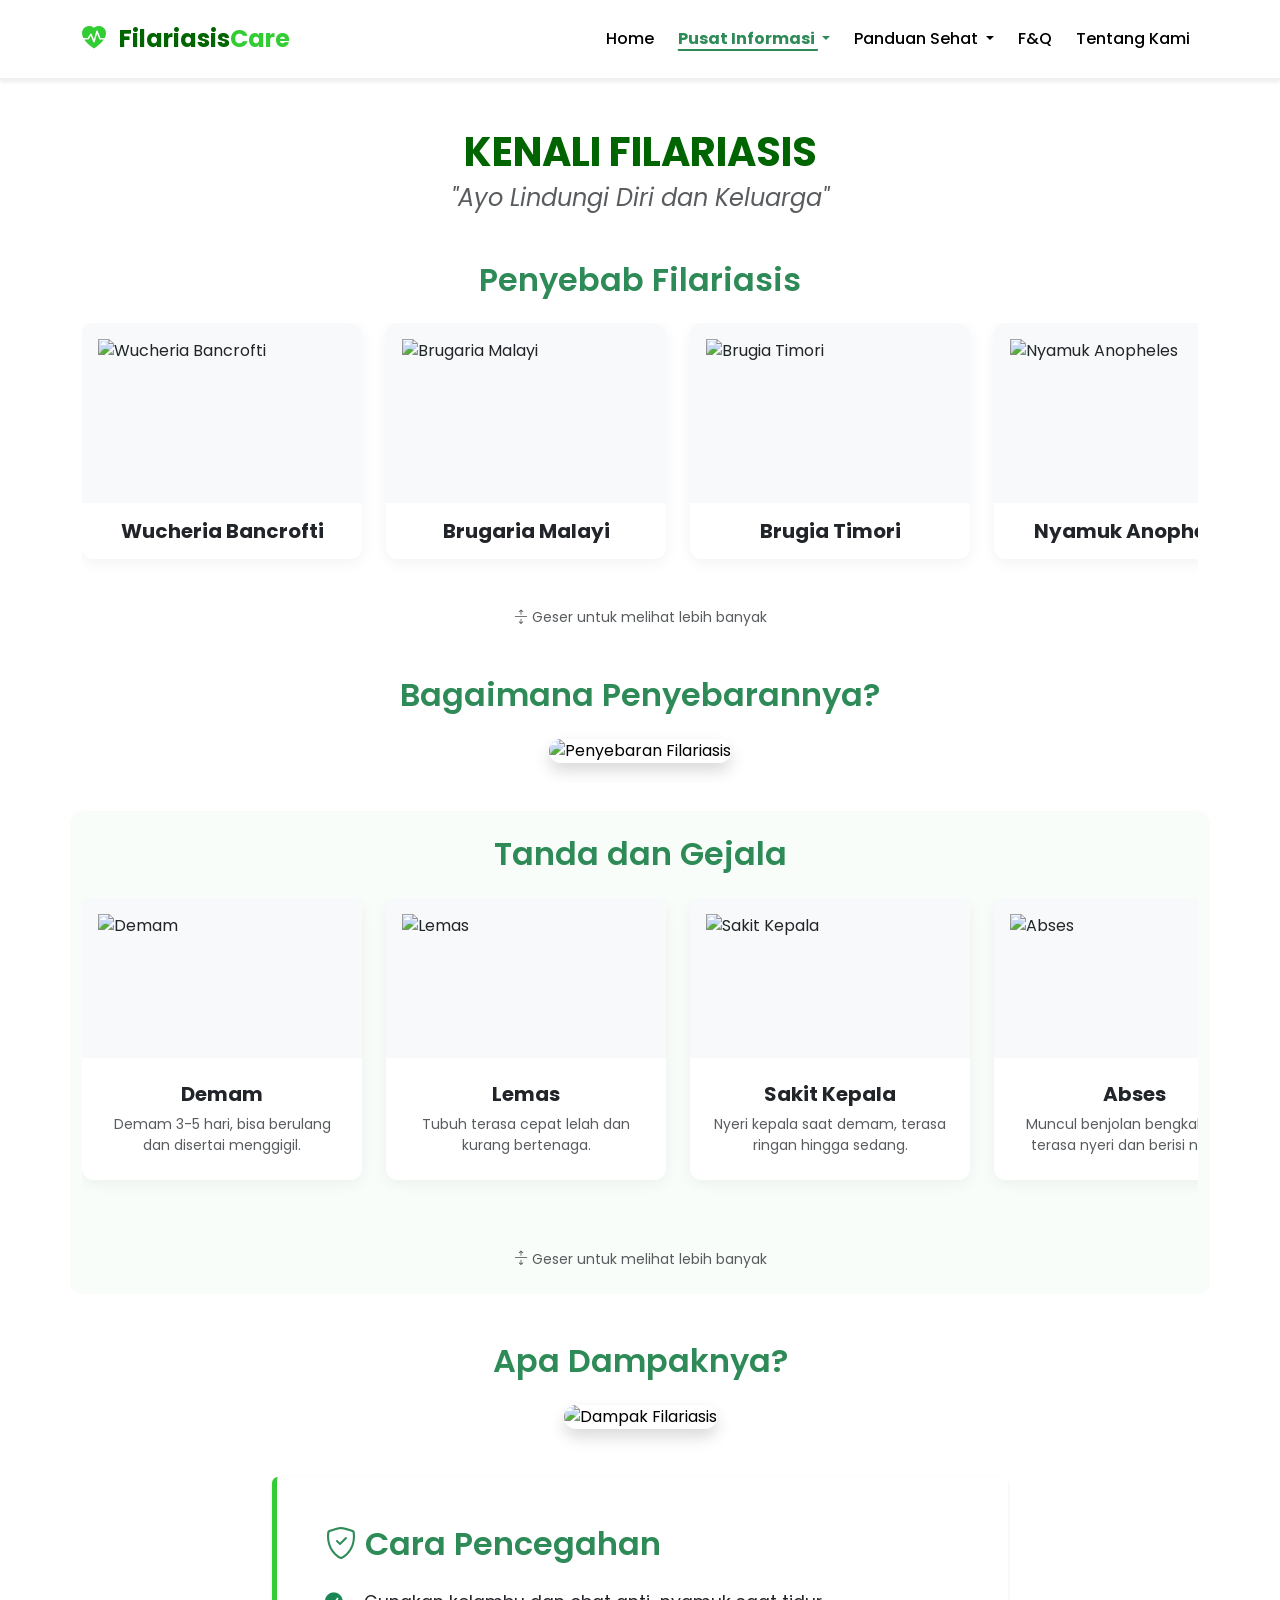
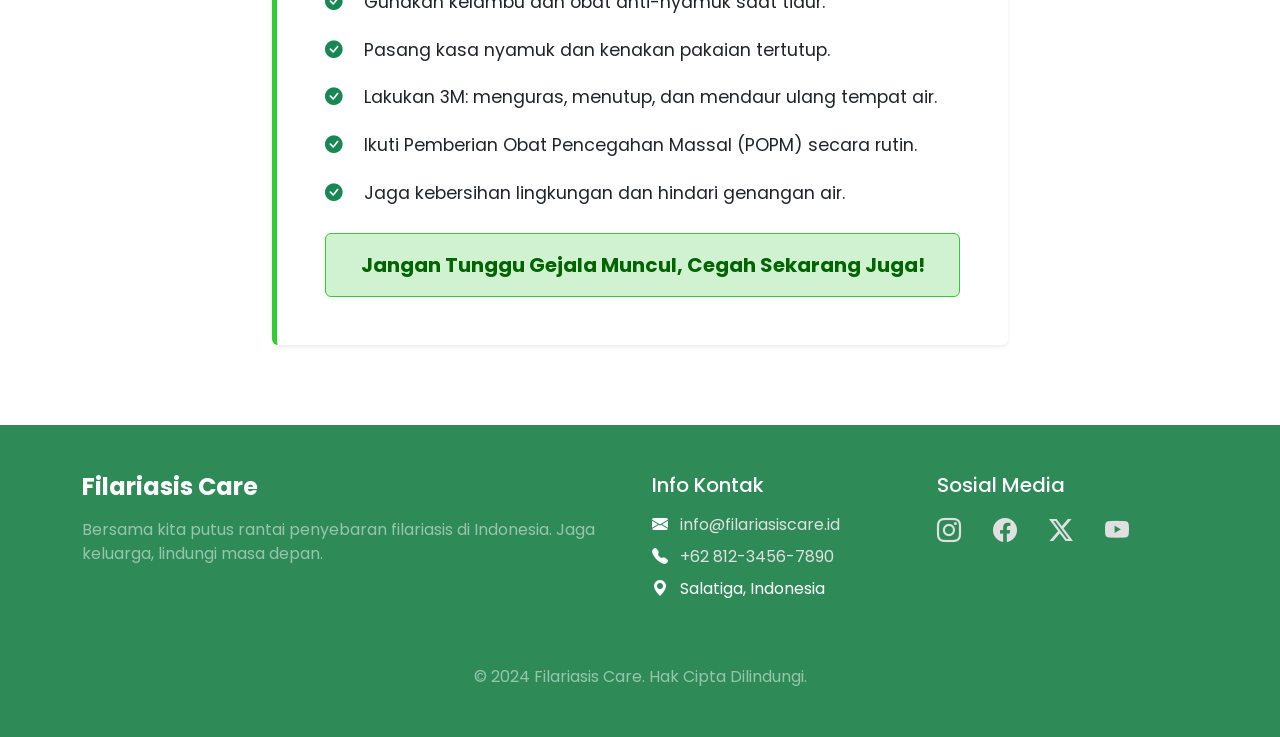
==== filariasis-care/edukasi.html @ c5ff890a "nav update" ====
<!DOCTYPE html>
<html lang="id">

<head>
    <meta charset="UTF-8">
    <meta name="viewport" content="width=device-width, initial-scale=1.0">
    <title>Filariasis Care - Edukasi</title>


    <link href="https://fonts.googleapis.com/css2?family=Poppins:wght@300;400;500;600;700;800&display=swap"
        rel="stylesheet">
    <!-- Bootstrap 5 -->
    <link href="https://cdn.jsdelivr.net/npm/bootstrap@5.3.2/dist/css/bootstrap.min.css" rel="stylesheet">
    <!-- Bootstrap Icons -->
    <link rel="stylesheet" href="https://cdn.jsdelivr.net/npm/bootstrap-icons@1.11.1/font/bootstrap-icons.css">
    <!-- Buat connect ke CSS -->
    <link rel="stylesheet" href="style.css">
</head>

<body>

    <!-- Header/Navbar -->
    <nav class="navbar navbar-expand-lg navbar-custom py-3 sticky-top shadow-sm">
        <div class="container">
            <a class="navbar-brand navbar-brand-logo" href="index.html">
                <i class="bi bi-heart-pulse-fill me-2" style="color: var(--btn-color);"></i>
                Filariasis<span>Care</span>
            </a>
            <button class="navbar-toggler" type="button" data-bs-toggle="collapse" data-bs-target="#navbarNav"
                aria-controls="navbarNav" aria-expanded="false" aria-label="Toggle navigation">
                <span class="navbar-toggler-icon"></span>
            </button>
            <div class="collapse navbar-collapse justify-content-end" id="navbarNav">
                <ul class="navbar-nav gap-2">
                    <li class="nav-item">
                        <a class="nav-link" href="index.html">Home</a>
                    </li>
                    <li class="nav-item dropdown">
                        <a class="nav-link active fw-bold dropdown-toggle" href="#" role="button"
                            data-bs-toggle="dropdown" aria-expanded="false">
                            Pusat Informasi
                        </a>
                        <ul class="dropdown-menu border-0 shadow-sm">
                            <li><a class="dropdown-item" href="infografis.html">Infografis</a></li>
                            <li><a class="dropdown-item active" href="edukasi.html">Edukasi</a></li>
                        </ul>
                    </li>
                    <li class="nav-item dropdown">
                        <a class="nav-link dropdown-toggle" href="#" role="button" data-bs-toggle="dropdown"
                            aria-expanded="false">
                            Panduan Sehat
                        </a>
                        <ul class="dropdown-menu border-0 shadow-sm">
                            <li><a class="dropdown-item" href="pengobatan.html">Kepatuhan Pengobatan</a></li>
                            <li><a class="dropdown-item" href="perawatan-alami.html">Perawatan Alami</a></li>
                        </ul>
                    </li>
                    <li class="nav-item">
                        <a class="nav-link" href="f-q.html">F&Q</a>
                    </li>
                    <li class="nav-item">
                        <a class="nav-link" href="tentang-kami.html">Tentang Kami</a>
                    </li>
                </ul>
            </div>
        </div>
    </nav>

    <!-- Page Header -->
    <div class="container mt-5 text-center">
        <h1 class="page-title text-uppercase mb-2">KENALI FILARIASIS</h1>
        <h4 class="text-muted fw-normal fst-italic">"Ayo Lindungi Diri dan Keluarga"</h4>
    </div>

    <main class="mt-5">

        <!-- Section 2: Section Penyebab Filariasis -->
        <section class="container mb-5">
            <h2 class="section-title text-center mb-4">Penyebab Filariasis</h2>
            <div class="scrolling-wrapper mx-auto">
                <div class="card custom-card">
                    <div class="card-img-top-wrapper" style="height: 180px;">
                        <img src="/filariasiscare_assets/edukasi/penyebab/WucheriaBancrofti.png"
                            alt="Wucheria Bancrofti">
                    </div>
                    <div class="card-body p-3 text-center">
                        <h5 class="fw-bold mb-0">Wucheria Bancrofti</h5>
                    </div>
                </div>
                <div class="card custom-card">
                    <div class="card-img-top-wrapper" style="height: 180px;">
                        <img src="/filariasiscare_assets/edukasi/penyebab/Brugariamalayi.png" alt="Brugaria Malayi">
                    </div>
                    <div class="card-body p-3 text-center">
                        <h5 class="fw-bold mb-0">Brugaria Malayi</h5>
                    </div>
                </div>
                <div class="card custom-card">
                    <div class="card-img-top-wrapper" style="height: 180px;">
                        <img src="/filariasiscare_assets/edukasi/penyebab/Brugiatimori.png" alt="Brugia Timori">
                    </div>
                    <div class="card-body p-3 text-center">
                        <h5 class="fw-bold mb-0">Brugia Timori</h5>
                    </div>
                </div>
                <div class="card custom-card">
                    <div class="card-img-top-wrapper" style="height: 180px;">
                        <img src="/filariasiscare_assets/edukasi/penyebab/NyamukAnopheles.png" alt="Nyamuk Anopheles">
                    </div>
                    <div class="card-body p-3 text-center">
                        <h5 class="fw-bold mb-0">Nyamuk Anopheles</h5>
                    </div>
                </div>
                <div class="card custom-card">
                    <div class="card-img-top-wrapper" style="height: 180px;">
                        <img src="/filariasiscare_assets/edukasi/penyebab/Aedes.png" alt="Aedes">
                    </div>
                    <div class="card-body p-3 text-center">
                        <h5 class="fw-bold mb-0">Aedes</h5>
                    </div>
                </div>
                <div class="card custom-card">
                    <div class="card-img-top-wrapper" style="height: 180px;">
                        <img src="/filariasiscare_assets/edukasi/penyebab/Cullex.png" alt="Cullex">
                    </div>
                    <div class="card-body p-3 text-center">
                        <h5 class="fw-bold mb-0">Cullex</h5>
                    </div>
                </div>
                <div class="card custom-card">
                    <div class="card-img-top-wrapper" style="height: 180px;">
                        <img src="/filariasiscare_assets/edukasi/penyebab/Mansonia.png" alt="Mansonia">
                    </div>
                    <div class="card-body p-3 text-center">
                        <h5 class="fw-bold mb-0">Mansonia</h5>
                    </div>
                </div>
                <div class="card custom-card">
                    <div class="card-img-top-wrapper" style="height: 180px;">
                        <img src="/filariasiscare_assets/edukasi/penyebab/Larvacacingmicrofilaria.png"
                            alt="Larva Cacing Microfilaria">
                    </div>
                    <div class="card-body p-3 text-center">
                        <h5 class="fw-bold mb-0">Larva Cacing Microfilaria</h5>
                    </div>
                </div>


            </div>
            <div class="text-center mt-2 text-muted small"><i class="bi bi-arrows-expand"></i> Geser untuk melihat lebih
                banyak</div>
        </section>



        <!-- Section 3: Bagaimana Penyebarannya -->
        <section class="container mb-5">
            <h2 class="section-title text-center mb-4">Bagaimana Penyebarannya?</h2>
            <div class="row justify-content-center">
                <div class="col-lg-10 text-center">
                    <img src="/filariasiscare_assets/edukasi/Penyebaran.png" alt="Penyebaran Filariasis"
                        class="img-fluid rounded-4 shadow">
                </div>
            </div>
        </section>

        <!-- Section 4: Tanda dan Gejala -->
        <section class="container mb-5 py-4" style="background-color: #f9fdf9; border-radius: 12px;">
            <h2 class="section-title text-center mb-4">Tanda dan Gejala</h2>
            <div class="scrolling-wrapper mx-auto">
                <div class="card custom-card">
                    <div class="card-img-top-wrapper" style="height: 160px;">
                        <img src="/filariasiscare_assets/edukasi/gejala/Demam.png" alt="Demam">
                    </div>
                    <div class="card-body p-4 text-center">
                        <h5 class="fw-bold mb-2">Demam</h5>
                        <p class="text-muted small mb-0">Demam 3-5 hari, bisa berulang dan disertai menggigil.</p>
                    </div>
                </div>
                <div class="card custom-card">
                    <div class="card-img-top-wrapper" style="height: 160px;">
                        <img src="/filariasiscare_assets/edukasi/gejala/Lemas.png" alt="Lemas">
                    </div>
                    <div class="card-body p-4 text-center">
                        <h5 class="fw-bold mb-2">Lemas</h5>
                        <p class="text-muted small mb-0">Tubuh terasa cepat lelah dan kurang bertenaga.</p>
                    </div>
                </div>
                <div class="card custom-card">
                    <div class="card-img-top-wrapper" style="height: 160px;">
                        <img src="/filariasiscare_assets/edukasi/gejala/Sakitkepala.png" alt="Sakit Kepala">
                    </div>
                    <div class="card-body p-4 text-center">
                        <h5 class="fw-bold mb-2">Sakit Kepala</h5>
                        <p class="text-muted small mb-0"> Nyeri kepala saat demam, terasa ringan hingga sedang.</p>
                    </div>
                </div>
                <div class="card custom-card">
                    <div class="card-img-top-wrapper" style="height: 160px;">
                        <img src="/filariasiscare_assets/edukasi/gejala/Abses.png" alt="Abses">
                    </div>
                    <div class="card-body p-4 text-center">
                        <h5 class="fw-bold mb-2">Abses</h5>
                        <p class="text-muted small mb-0">Muncul benjolan bengkak yang terasa nyeri dan berisi nanah.</p>
                    </div>
                </div>
                <div class="card custom-card">
                    <div class="card-img-top-wrapper" style="height: 160px;">
                        <img src="/filariasiscare_assets/edukasi/gejala/Pembengkakanpadakaki.png"
                            alt="Pembengkakan pada Kaki">
                    </div>
                    <div class="card-body p-4 text-center">
                        <h5 class="fw-bold mb-2">Pembengkakan pada Kaki</h5>
                        <p class="text-muted small mb-0">Kaki membesar dan bengkak dalam waktu lama karena gangguan
                            aliran cairan tubuh.</p>
                    </div>
                </div>
            </div>
            <div class="text-center mt-2 text-muted small"><i class="bi bi-arrows-expand"></i> Geser untuk melihat lebih
                banyak</div>
        </section>

        <!-- Section 5: Apa Dampaknya -->
        <section class="container mb-5">
            <h2 class="section-title text-center mb-4">Apa Dampaknya?</h2>
            <div class="row justify-content-center">
                <div class="col-lg-10 text-center">
                    <img src="/filariasiscare_assets/edukasi/DampakFilariasis.png" alt="Dampak Filariasis"
                        class="img-fluid rounded-4 shadow">
                </div>
            </div>
        </section>

        <!-- Section 6: Cara Pencegahan -->
        <section class="container mb-5">
            <div class="row justify-content-center">
                <div class="col-lg-8">
                    <div class="card border-0 shadow-sm" style="border-left: 5px solid var(--btn-color) !important;">
                        <div class="card-body p-5">
                            <h2 class="section-title mb-4"><i class="bi bi-shield-check me-2"></i>Cara Pencegahan</h2>
                            <ul class="list-unstyled mb-4" style="font-size: 1.1rem; line-height: 1.8;">
                                <li class="mb-3"><i class="bi bi-check-circle-fill text-success me-3"></i> Gunakan
                                    kelambu dan obat anti-nyamuk saat tidur.</li>
                                <li class="mb-3"><i class="bi bi-check-circle-fill text-success me-3"></i> Pasang kasa
                                    nyamuk dan kenakan pakaian tertutup.</li>
                                <li class="mb-3"><i class="bi bi-check-circle-fill text-success me-3"></i> Lakukan 3M:
                                    menguras, menutup, dan mendaur ulang tempat air.</li>
                                <li class="mb-3"><i class="bi bi-check-circle-fill text-success me-3"></i> Ikuti
                                    Pemberian Obat Pencegahan Massal (POPM) secara rutin.</li>
                                <li class="mb-3"><i class="bi bi-check-circle-fill text-success me-3"></i> Jaga
                                    kebersihan lingkungan dan hindari genangan air.</li>
                            </ul>
                            <div class="alert alert-success text-center fw-bold fs-5 mt-4 mb-0" role="alert"
                                style="background-color: #d1f2d1; border-color: var(--btn-color); color: var(--page-title);">
                                Jangan Tunggu Gejala Muncul, Cegah Sekarang Juga!
                            </div>
                        </div>
                    </div>
                </div>
            </div>
        </section>

    </main>

    <!-- Footer -->
    <footer>
        <div class="container">
            <div class="row g-4">
                <div class="col-md-6 text-center text-md-start">
                    <h4 class="mb-3 text-white fw-bold">Filariasis Care</h4>
                    <p class="mb-0 text-white-50">Bersama kita putus rantai penyebaran filariasis di Indonesia. Jaga
                        keluarga, lindungi masa depan.</p>
                </div>
                <div class="col-md-3 text-center text-md-start">
                    <h5 class="text-white mb-3">Info Kontak</h5>
                    <ul class="list-unstyled">
                        <li class="mb-2"><i class="bi bi-envelope-fill me-2"></i> <a
                                href="mailto:info@filariasiscare.id">info@filariasiscare.id</a></li>
                        <li class="mb-2"><i class="bi bi-telephone-fill me-2"></i> <a href="tel:+628123456789">+62
                                812-3456-7890</a></li>
                        <li><i class="bi bi-geo-alt-fill me-2"></i> Salatiga, Indonesia</li>
                    </ul>
                </div>
                <div class="col-md-3 text-center text-md-start">
                    <h5 class="text-white mb-3">Sosial Media</h5>
                    <div class="social-icons d-flex justify-content-center justify-content-md-start gap-3">
                        <a href="#"><i class="bi bi-instagram"></i></a>
                        <a href="#"><i class="bi bi-facebook"></i></a>
                        <a href="#"><i class="bi bi-twitter-x"></i></a>
                        <a href="#"><i class="bi bi-youtube"></i></a>
                    </div>
                </div>
            </div>
            <div class="row mt-5">
                <div class="col-12 text-center text-white-50">
                    <p class="mb-0">&copy; 2024 Filariasis Care. Hak Cipta Dilindungi.</p>
                </div>
            </div>
        </div>
    </footer>

    <script src="https://cdn.jsdelivr.net/npm/bootstrap@5.3.2/dist/js/bootstrap.bundle.min.js"></script>
</body>

</html>
---- filariasis-care/style.css ----
:root {
  --bg-color: #ffffff;
  --page-title: #006400;
  --section-title: #2E8B57;
  --card-text: #000000;
  --btn-color: #32CD32;
  --btn-hover: #2db32d;
}

body {
  background-color: var(--bg-color);
  font-family: 'Poppins', sans-serif;
  color: var(--card-text);
}

h1.page-title,
h2.page-title {
  color: var(--page-title);
  font-weight: 700;
}

h2.section-title,
h3.section-title {
  color: var(--section-title);
  font-weight: 600;
}

.btn-custom {
  background-color: var(--btn-color);
  color: #fff;
  border: none;
  border-radius: 8px;
  padding: 10px 20px;
  font-weight: 600;
  transition: all 0.3s ease;
}

.btn-custom:hover {
  background-color: var(--btn-hover);
  color: #fff;
  transform: translateY(-2px);
  box-shadow: 0 4px 8px rgba(0, 0, 0, 0.1);
}

/* Navbar Custom */
.navbar-custom {
  background-color: var(--bg-color);
  border-bottom: 2px solid #f0f0f0;
}

.navbar-custom .nav-link {
  color: var(--card-text);
  font-weight: 500;
  transition: color 0.3s ease;
}

.navbar-custom .nav-link:hover,
.navbar-custom .nav-link.active,
.navbar-custom .show>.nav-link {
  color: var(--section-title);
  text-decoration: underline;
  text-underline-offset: 5px;
  text-decoration-thickness: 2px;
}

.navbar-custom .dropdown-menu {
  border-radius: 12px;
  padding: 0.5rem;
  margin-top: 10px;
  background-color: #ffffff;
}

.navbar-custom .dropdown-item {
  border-radius: 8px;
  padding: 0.6rem 1.2rem;
  font-weight: 500;
  color: var(--card-text);
  transition: all 0.2s ease;
}

.navbar-custom .dropdown-item:hover {
  background-color: #f4fdf4;
  color: var(--section-title);
  transform: translateX(5px);
}

.navbar-brand-logo {
  font-size: 1.5rem;
  font-weight: 700;
  color: var(--page-title);
  text-decoration: none;
}

.navbar-brand-logo span {
  color: var(--btn-color);
}

/* Hero Section */
.hero-section {
  position: relative;
  background: linear-gradient(rgba(50, 205, 50, 0.1), rgba(50, 205, 50, 0.1)), url('/filariasiscare_assets/home/MenjagaSetiapLangkah.png') no-repeat center center/cover;
  height: 60vh;
  display: flex;
  align-items: center;
  justify-content: center;
  text-align: center;
  color: #fff;
}

.hero-title {
  font-size: 3rem;
  font-weight: 800;
  margin-bottom: 1rem;
  text-shadow: 2px 2px 4px rgba(0, 0, 0, 0.5);
}

.hero-subtitle {
  font-size: 1.25rem;
  font-weight: 300;
  text-shadow: 1px 1px 3px rgba(0, 0, 0, 0.5);
}

/* Cards */
.custom-card {
  border: none;
  border-radius: 12px;
  box-shadow: 0 4px 15px rgba(0, 0, 0, 0.05);
  transition: transform 0.3s ease, box-shadow 0.3s ease;
  height: 100%;
  overflow: hidden;
}

.custom-card:hover {
  transform: translateY(-5px);
  box-shadow: 0 10px 25px rgba(0, 0, 0, 0.1);
}

.custom-card .card-body {
  padding: 2rem;
  display: flex;
  flex-direction: column;
  justify-content: space-between;
}

.custom-card .card-title {
  font-size: 1.25rem;
  font-weight: 700;
  color: var(--card-text);
  margin-bottom: 1.5rem;
  text-align: center;
}

.custom-card .card-img-top-wrapper {
  height: 200px;
  width: 100%;
  overflow: hidden;
  background-color: #f8f9fa;
  display: flex;
  align-items: center;
  justify-content: center;
}

.custom-card .card-img-top-wrapper img {
  width: 100%;
  height: 100%;
  object-fit: contain;
  padding: 1rem;
}


.scrolling-wrapper {
  display: flex;
  flex-wrap: nowrap;
  overflow-x: auto;
  -webkit-overflow-scrolling: touch;
  padding-bottom: 1rem;
  gap: 1.5rem;
}

.scrolling-wrapper .card {
  flex: 0 0 auto;
  width: 280px;
}

.scrolling-wrapper::-webkit-scrollbar {
  height: 8px;
}

.scrolling-wrapper::-webkit-scrollbar-track {
  background: #f1f1f1;
  border-radius: 4px;
}

.scrolling-wrapper::-webkit-scrollbar-thumb {
  background: rgb(200, 200, 200);
  border-radius: 4px;
}

.scrolling-wrapper::-webkit-scrollbar-thumb:hover {
  background: rgb(160, 160, 160);
}

/* Info Section */
.info-section {
  background-color: #f4fdf4;
  border-left: 5px solid var(--btn-color);
  padding: 2rem;
  border-radius: 0 12px 12px 0;
  display: flex;
  align-items: center;
  gap: 1.5rem;
}

.info-icon {
  font-size: 3rem;
  color: #ffc107;
}

.info-text h3 {
  margin-bottom: 0.5rem;
}

.info-text p {
  margin-bottom: 0;
  font-size: 1.1rem;
  line-height: 1.6;
}

/* Footer */
footer {
  background-color: var(--section-title);
  color: #ffffff;
  padding: 3rem 0;
  margin-top: 5rem;
}

footer a {
  color: #e0e0e0;
  text-decoration: none;
  transition: color 0.3s;
}

footer a:hover {
  color: #ffffff;
}

footer .social-icons a {
  font-size: 1.5rem;
  margin-right: 1rem;
}
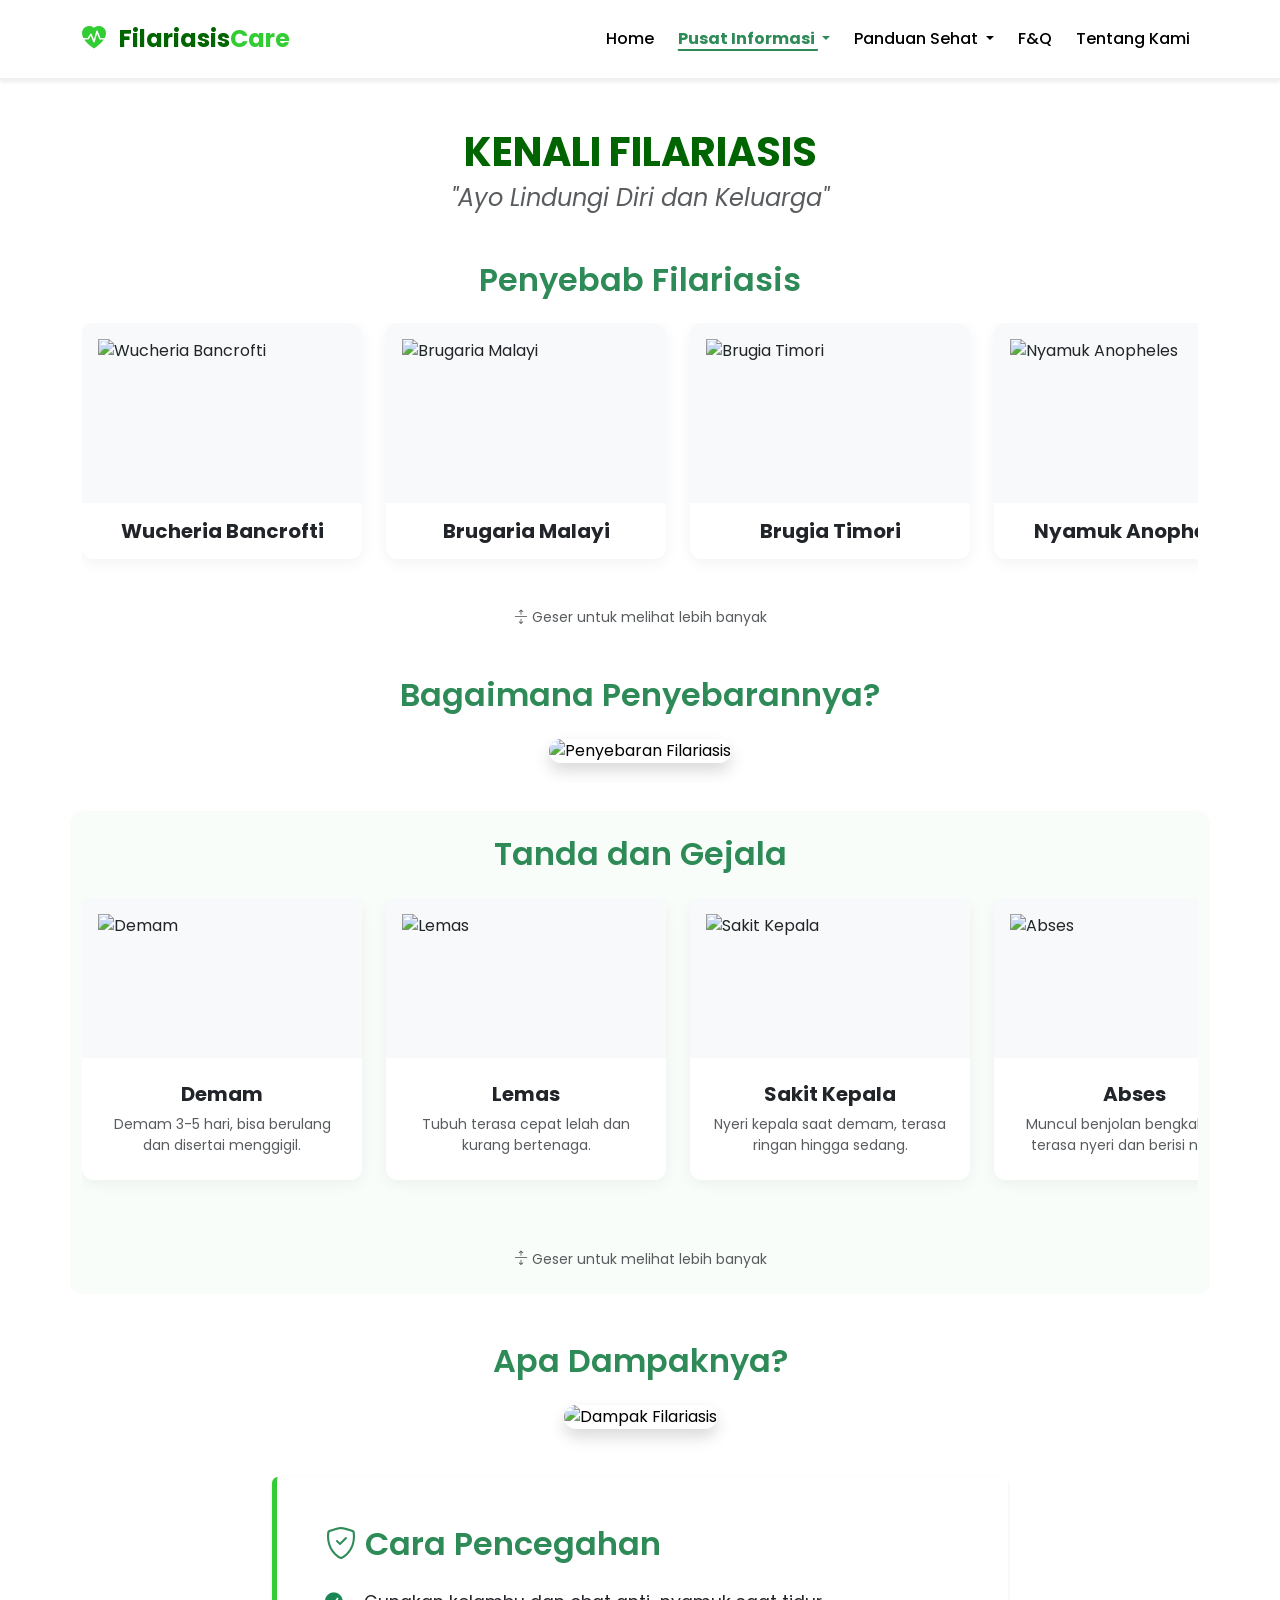
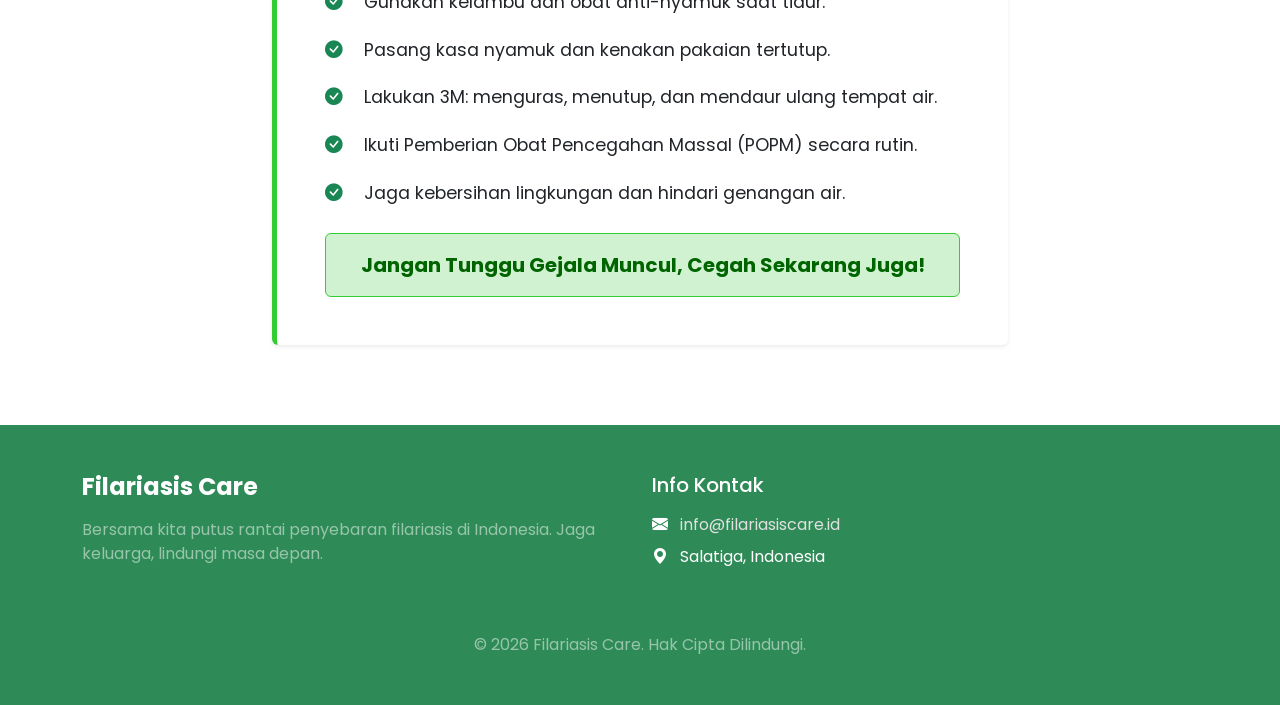
==== commit e8777a9f: "footer update" ====
--- a/filariasis-care/edukasi.html
+++ b/filariasis-care/edukasi.html
@@ -276,24 +276,14 @@
                     <ul class="list-unstyled">
                         <li class="mb-2"><i class="bi bi-envelope-fill me-2"></i> <a
                                 href="mailto:info@filariasiscare.id">info@filariasiscare.id</a></li>
-                        <li class="mb-2"><i class="bi bi-telephone-fill me-2"></i> <a href="tel:+628123456789">+62
-                                812-3456-7890</a></li>
                         <li><i class="bi bi-geo-alt-fill me-2"></i> Salatiga, Indonesia</li>
                     </ul>
                 </div>
-                <div class="col-md-3 text-center text-md-start">
-                    <h5 class="text-white mb-3">Sosial Media</h5>
-                    <div class="social-icons d-flex justify-content-center justify-content-md-start gap-3">
-                        <a href="#"><i class="bi bi-instagram"></i></a>
-                        <a href="#"><i class="bi bi-facebook"></i></a>
-                        <a href="#"><i class="bi bi-twitter-x"></i></a>
-                        <a href="#"><i class="bi bi-youtube"></i></a>
-                    </div>
-                </div>
+                <!-- Sosial Media section removed -->
             </div>
             <div class="row mt-5">
                 <div class="col-12 text-center text-white-50">
-                    <p class="mb-0">&copy; 2024 Filariasis Care. Hak Cipta Dilindungi.</p>
+                    <p class="mb-0">&copy; 2026 Filariasis Care. Hak Cipta Dilindungi.</p>
                 </div>
             </div>
         </div>
--- a/filariasis-care/style.css
+++ b/filariasis-care/style.css
@@ -84,6 +84,11 @@
   transform: translateX(5px);
 }
 
+.navbar-custom .dropdown-item.active {
+  background-color: var(--btn-color);
+  color: #ffffff !important;
+}
+
 .navbar-brand-logo {
   font-size: 1.5rem;
   font-weight: 700;
@@ -118,6 +123,107 @@
   font-size: 1.25rem;
   font-weight: 300;
   text-shadow: 1px 1px 3px rgba(0, 0, 0, 0.5);
+}
+
+/* Home Intro Section */
+.home-intro {
+  padding: 5rem 0;
+  background-color: #ffffff;
+}
+
+.home-intro-text {
+  font-size: 1.25rem;
+  line-height: 1.8;
+  color: #555;
+  max-width: 900px;
+  margin: 0 auto;
+  font-weight: 400;
+}
+
+/* Prevalence Section */
+.prevalence-section {
+  padding: 5rem 0;
+  background-color: #f8fef8;
+}
+
+.prevalence-card {
+  background: #ffffff;
+  border: none;
+  border-radius: 20px;
+  padding: 2.5rem 2rem;
+  height: 100%;
+  transition: all 0.3s ease;
+  box-shadow: 0 10px 30px rgba(0, 0, 0, 0.03);
+  border: 1px solid rgba(50, 205, 50, 0.1);
+}
+
+.prevalence-card:hover {
+  transform: translateY(-10px);
+  box-shadow: 0 15px 40px rgba(0, 0, 0, 0.08);
+  border-color: var(--btn-color);
+}
+
+.prevalence-icon {
+  font-size: 3rem;
+  color: var(--btn-color);
+  margin-bottom: 1.5rem;
+  display: inline-block;
+}
+
+.prevalence-title {
+  font-size: 1.5rem;
+  font-weight: 700;
+  color: var(--page-title);
+  margin-bottom: 1rem;
+}
+
+.prevalence-text {
+  font-size: 1rem;
+  color: #666;
+  line-height: 1.6;
+  margin-bottom: 0;
+}
+
+/* FAQ Accordion Styles */
+.faq-accordion .accordion-item {
+  border: none;
+  margin-bottom: 1rem;
+  border-radius: 12px !important;
+  overflow: hidden;
+  box-shadow: 0 4px 12px rgba(0, 0, 0, 0.05);
+}
+
+.faq-accordion .accordion-button {
+  background-color: #ffffff;
+  color: var(--page-title);
+  font-weight: 600;
+  padding: 1.25rem 1.5rem;
+  border: none;
+  box-shadow: none;
+  transition: all 0.3s ease;
+}
+
+.faq-accordion .accordion-button:not(.collapsed) {
+  background-color: #f4fdf4;
+  color: var(--btn-color);
+  box-shadow: inset 0 -1px 0 rgba(0, 0, 0, .125);
+}
+
+.faq-accordion .accordion-button:focus {
+  box-shadow: none;
+  border: none;
+}
+
+.faq-accordion .accordion-button::after {
+  background-size: 1rem;
+  transition: transform 0.3s ease;
+}
+
+.faq-accordion .accordion-body {
+  padding: 1.5rem;
+  color: #555;
+  line-height: 1.7;
+  background-color: #ffffff;
 }
 
 /* Cards */
@@ -247,4 +353,141 @@
 footer .social-icons a {
   font-size: 1.5rem;
   margin-right: 1rem;
+}
+
+/* Treatment Page Styles */
+.treatment-card {
+  border: none;
+  border-radius: 15px;
+  background-color: #fff;
+  transition: transform 0.3s ease, box-shadow 0.3s ease;
+  cursor: pointer;
+}
+
+.treatment-card:hover {
+  transform: translateY(-5px);
+  box-shadow: 0 10px 20px rgba(0, 0, 0, 0.1) !important;
+}
+
+.drug-icon-wrapper {
+  width: 80px;
+  height: 80px;
+  background-color: #f4fdf4;
+  border-radius: 50%;
+  display: flex;
+  align-items: center;
+  justify-content: center;
+  margin: 0 auto 1.5rem;
+  color: var(--btn-color);
+  font-size: 2rem;
+}
+
+.horizontal-scroll-wrapper {
+  display: flex;
+  overflow-x: auto;
+  gap: 1.5rem;
+  padding: 1rem 0.5rem 2rem;
+  scrollbar-width: thin;
+  scrollbar-color: var(--btn-color) #f0f0f0;
+}
+
+.horizontal-scroll-wrapper::-webkit-scrollbar {
+  height: 6px;
+}
+
+.horizontal-scroll-wrapper::-webkit-scrollbar-track {
+  background: #f0f0f0;
+  border-radius: 10px;
+}
+
+.horizontal-scroll-wrapper::-webkit-scrollbar-thumb {
+  background: var(--btn-color);
+  border-radius: 10px;
+}
+
+.side-effect-card {
+  flex: 0 0 220px;
+  background: #fff;
+  padding: 1.5rem;
+  border-radius: 15px;
+  text-align: center;
+  box-shadow: 0 4px 10px rgba(0, 0, 0, 0.05);
+  display: flex;
+  flex-direction: column;
+  align-items: center;
+  gap: 1rem;
+}
+
+.side-effect-img {
+  width: 100%;
+  height: 140px;
+  object-fit: cover;
+  border-radius: 10px;
+}
+
+.drug-card {
+  flex: 0 0 300px;
+  background: #fff;
+  padding: 1.5rem;
+  border-radius: 20px;
+  box-shadow: 0 5px 15px rgba(0, 0, 0, 0.05);
+  display: flex;
+  flex-direction: column;
+  transition: transform 0.3s ease;
+}
+
+.drug-card:hover {
+  transform: translateY(-5px);
+}
+
+.drug-img-wrapper {
+  width: 100%;
+  height: 180px;
+  background: #f8f9fa;
+  border-radius: 15px;
+  overflow: hidden;
+  margin-bottom: 1.5rem;
+}
+
+.drug-img {
+  width: 100%;
+  height: 100%;
+  object-fit: contain;
+  padding: 1rem;
+}
+
+.aman-card {
+  background: #fff;
+  padding: 2rem;
+  border-radius: 20px;
+  text-align: center;
+  height: 100%;
+  border-top: 5px solid var(--btn-color);
+  box-shadow: 0 5px 15px rgba(0, 0, 0, 0.05);
+}
+
+.aman-letter {
+  font-size: 3.5rem;
+  font-weight: 800;
+  color: var(--btn-color);
+  line-height: 1;
+  margin-bottom: 1rem;
+}
+
+.modal-content {
+  border-radius: 20px;
+  border: none;
+}
+
+.modal-header {
+  background-color: #f4fdf4;
+  border-bottom: 1px solid rgba(0, 0, 0, 0.05);
+  border-radius: 20px 20px 0 0 !important;
+}
+
+.warning-box {
+  background-color: #fff3cd;
+  border-left: 5px solid #ffc107;
+  padding: 1.5rem;
+  border-radius: 10px;
 }
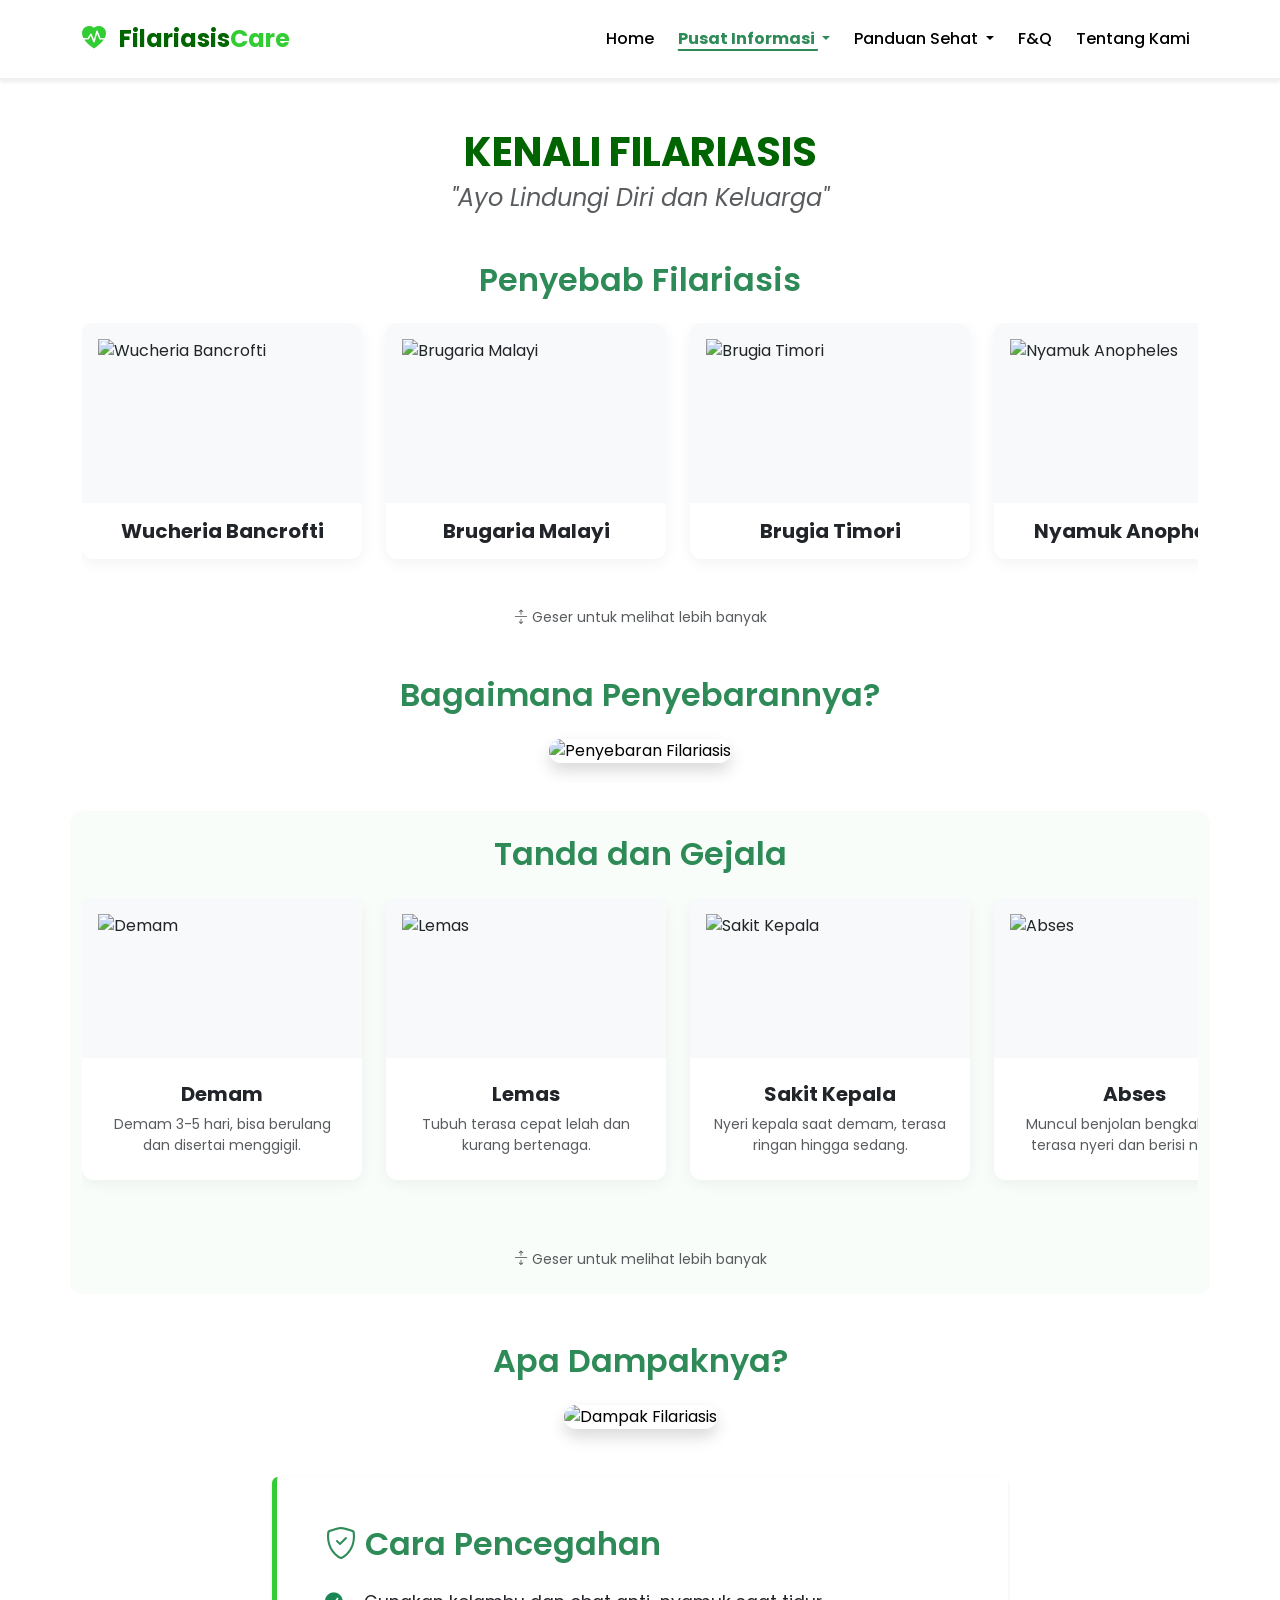
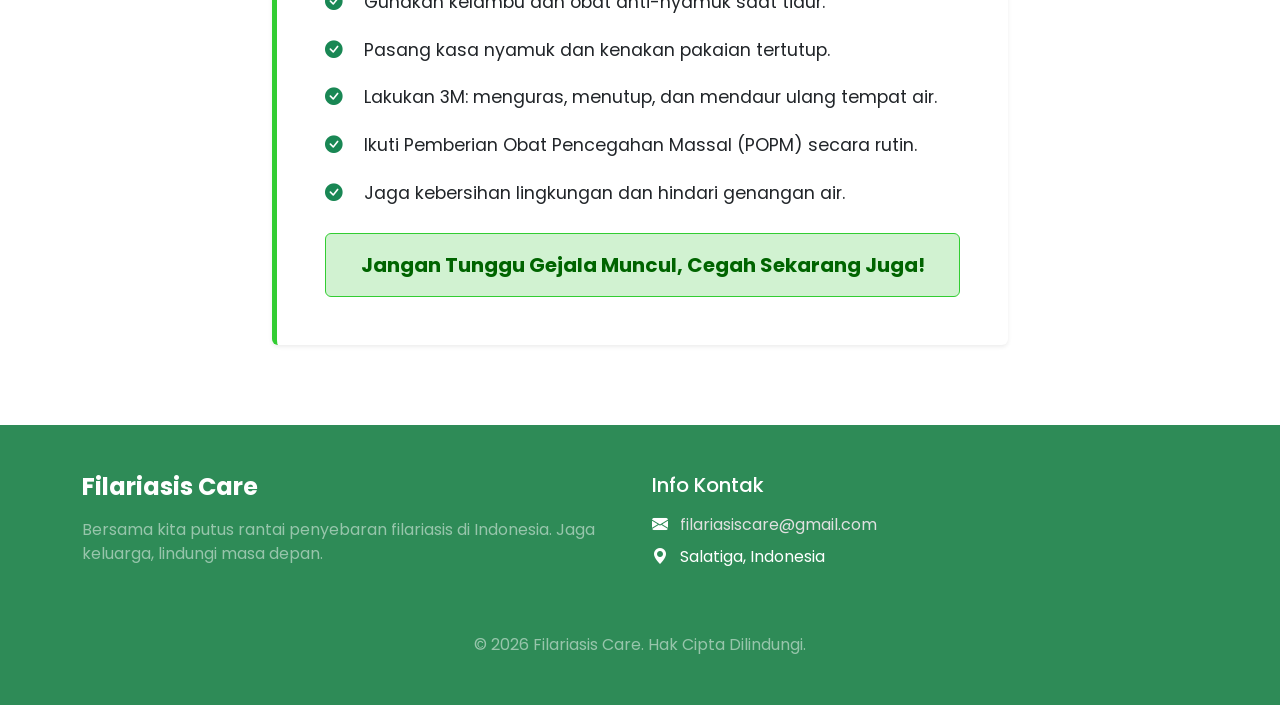
==== commit 8cc567a6: "footer update" ====
--- a/filariasis-care/edukasi.html
+++ b/filariasis-care/edukasi.html
@@ -275,7 +275,7 @@
                     <h5 class="text-white mb-3">Info Kontak</h5>
                     <ul class="list-unstyled">
                         <li class="mb-2"><i class="bi bi-envelope-fill me-2"></i> <a
-                                href="mailto:info@filariasiscare.id">info@filariasiscare.id</a></li>
+                                href="mailto:filariasiscare@gmail.com">filariasiscare@gmail.com</a></li>
                         <li><i class="bi bi-geo-alt-fill me-2"></i> Salatiga, Indonesia</li>
                     </ul>
                 </div>
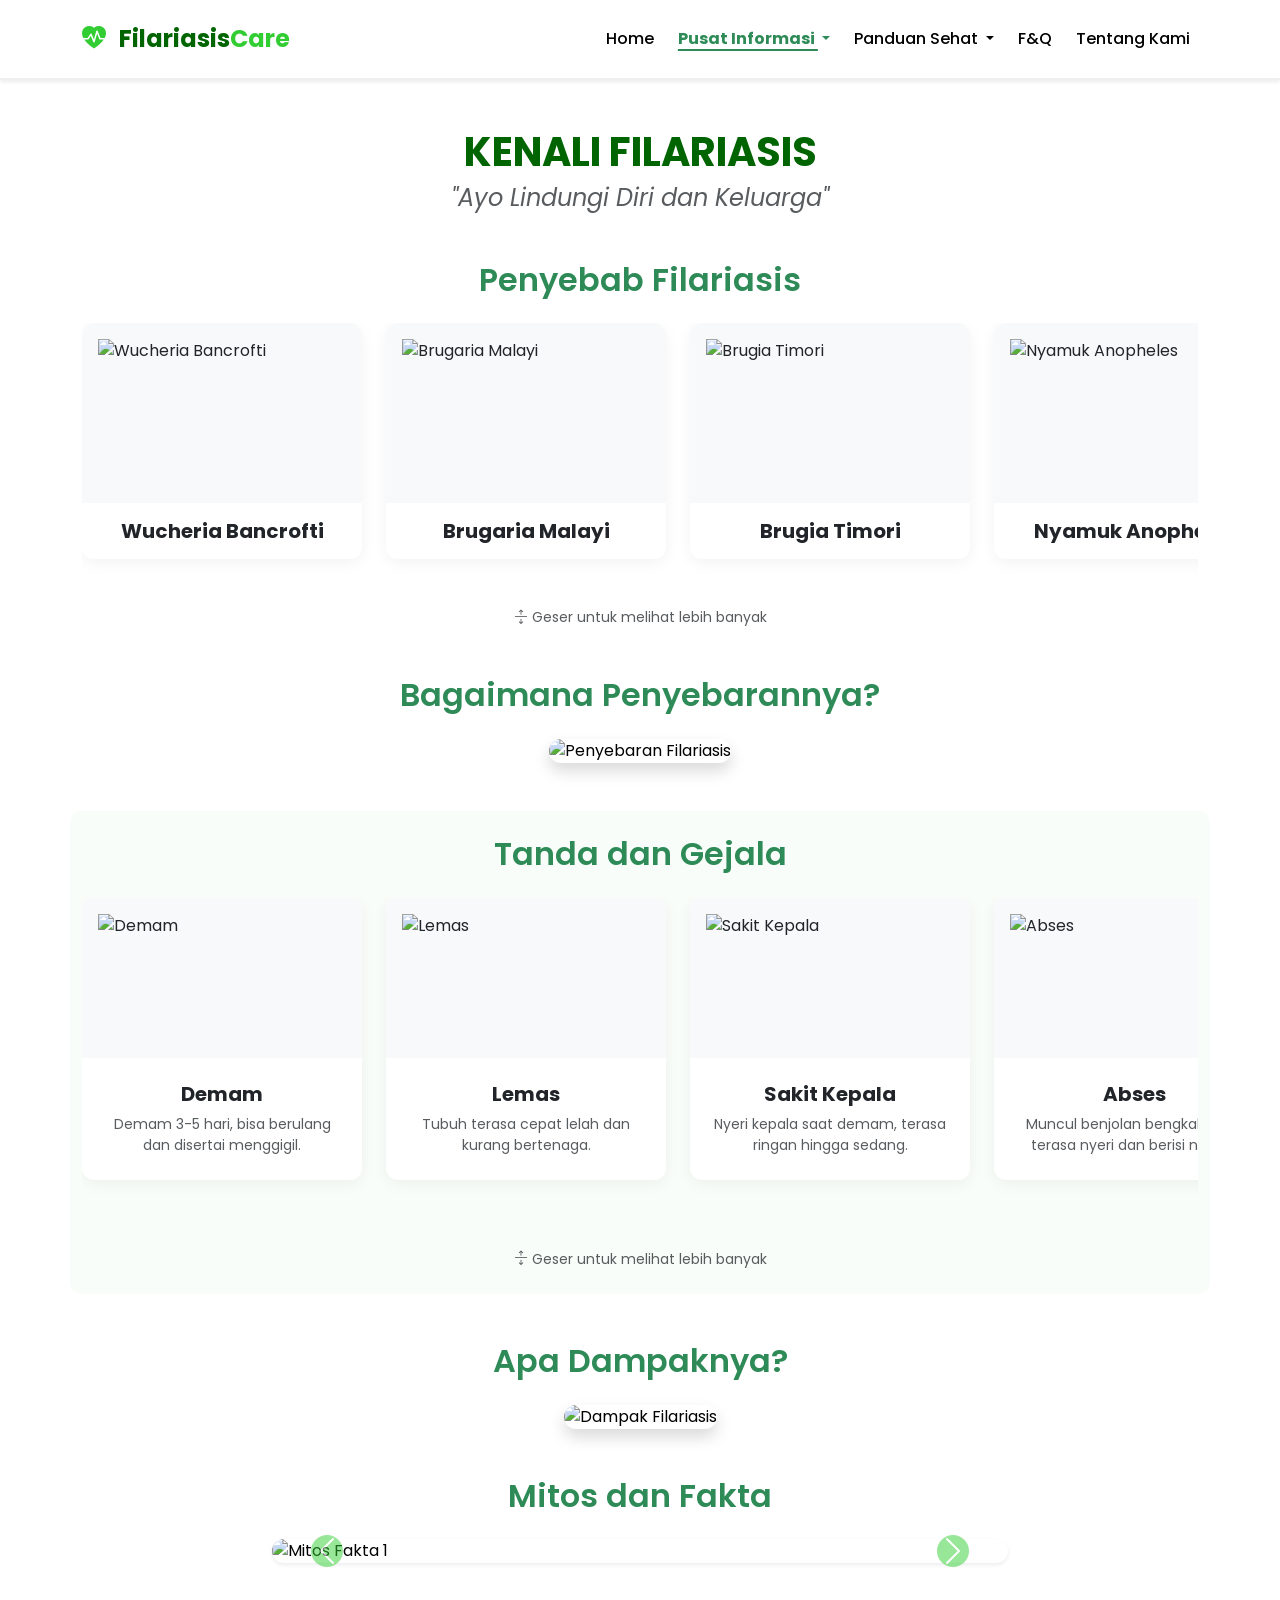
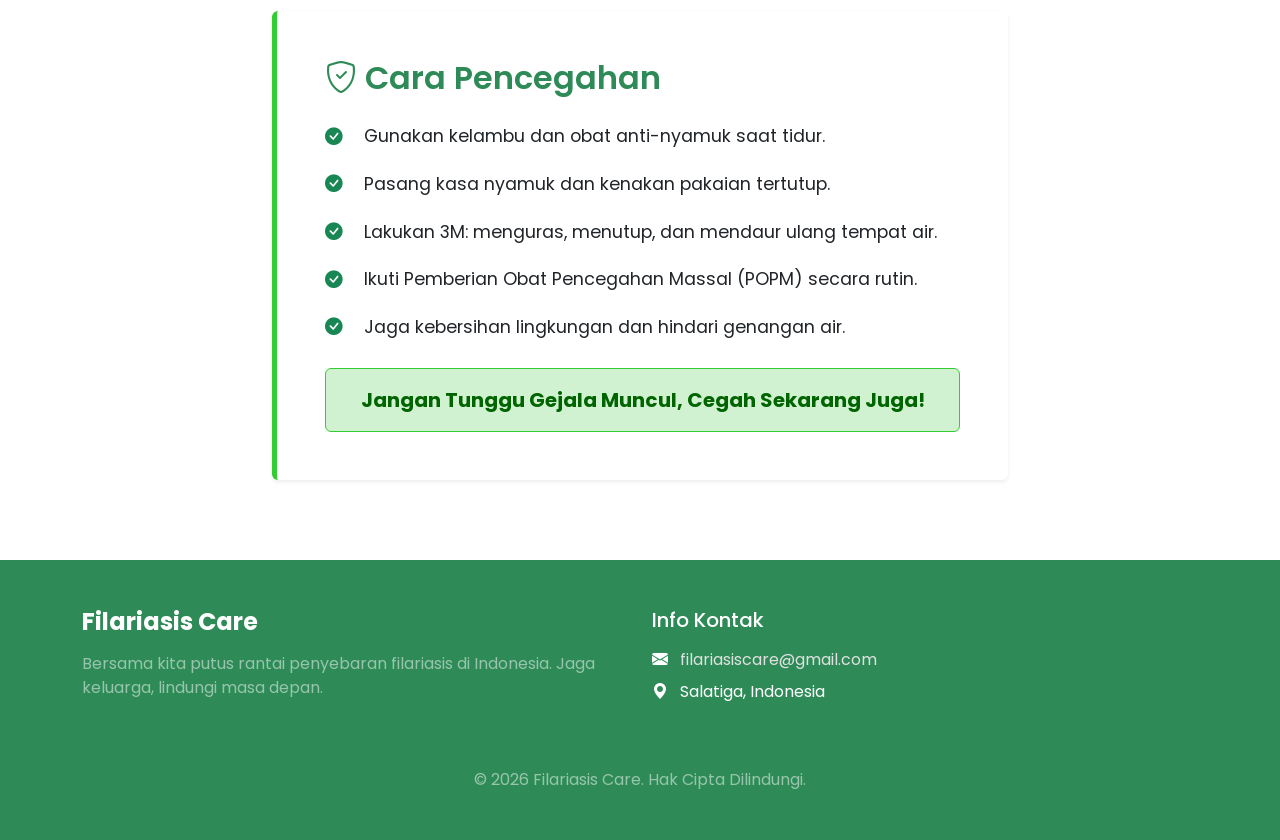
==== commit d08ff25f: "mitosfakta_commit" ====
--- a/filariasis-care/edukasi.html
+++ b/filariasis-care/edukasi.html
@@ -231,7 +231,56 @@
             </div>
         </section>
 
-        <!-- Section 6: Cara Pencegahan -->
+        <!-- Section 6: Mitos dan Fakta Seputar Filariasis -->
+        <section class="container mb-5">
+            <h2 class="section-title text-center mb-4">Mitos dan Fakta</h2>
+            <div class="row justify-content-center">
+                <div class="col-lg-8">
+                    <div id="mitosFaktaCarousel" class="carousel slide" data-bs-ride="carousel">
+                        <div class="carousel-inner rounded-4 shadow-sm">
+                            <div class="carousel-item active">
+                                <img src="/filariasiscare_assets/edukasi/mitosfakta/Card_1.png" class="d-block w-100"
+                                    alt="Mitos Fakta 1">
+                            </div>
+                            <div class="carousel-item">
+                                <img src="/filariasiscare_assets/edukasi/mitosfakta/Card_2.png" class="d-block w-100"
+                                    alt="Mitos Fakta 2">
+                            </div>
+                            <div class="carousel-item">
+                                <img src="/filariasiscare_assets/edukasi/mitosfakta/Card_3.png" class="d-block w-100"
+                                    alt="Mitos Fakta 3">
+                            </div>
+                            <div class="carousel-item">
+                                <img src="/filariasiscare_assets/edukasi/mitosfakta/Card_4.png" class="d-block w-100"
+                                    alt="Mitos Fakta 4">
+                            </div>
+                            <div class="carousel-item">
+                                <img src="/filariasiscare_assets/edukasi/mitosfakta/Card_5.png" class="d-block w-100"
+                                    alt="Mitos Fakta 5">
+                            </div>
+                            <div class="carousel-item">
+                                <img src="/filariasiscare_assets/edukasi/mitosfakta/Card_6.png" class="d-block w-100"
+                                    alt="Mitos Fakta 6">
+                            </div>
+                        </div>
+                        <button class="carousel-control-prev" type="button" data-bs-target="#mitosFaktaCarousel"
+                            data-bs-slide="prev">
+                            <span class="carousel-control-prev-icon p-3" aria-hidden="true"
+                                style="background-color: var(--btn-color); border-radius: 50%;"></span>
+                            <span class="visually-hidden">Previous</span>
+                        </button>
+                        <button class="carousel-control-next" type="button" data-bs-target="#mitosFaktaCarousel"
+                            data-bs-slide="next">
+                            <span class="carousel-control-next-icon p-3" aria-hidden="true"
+                                style="background-color: var(--btn-color); border-radius: 50%;"></span>
+                            <span class="visually-hidden">Next</span>
+                        </button>
+                    </div>
+                </div>
+            </div>
+        </section>
+
+        <!-- Section 7: Cara Pencegahan -->
         <section class="container mb-5">
             <div class="row justify-content-center">
                 <div class="col-lg-8">
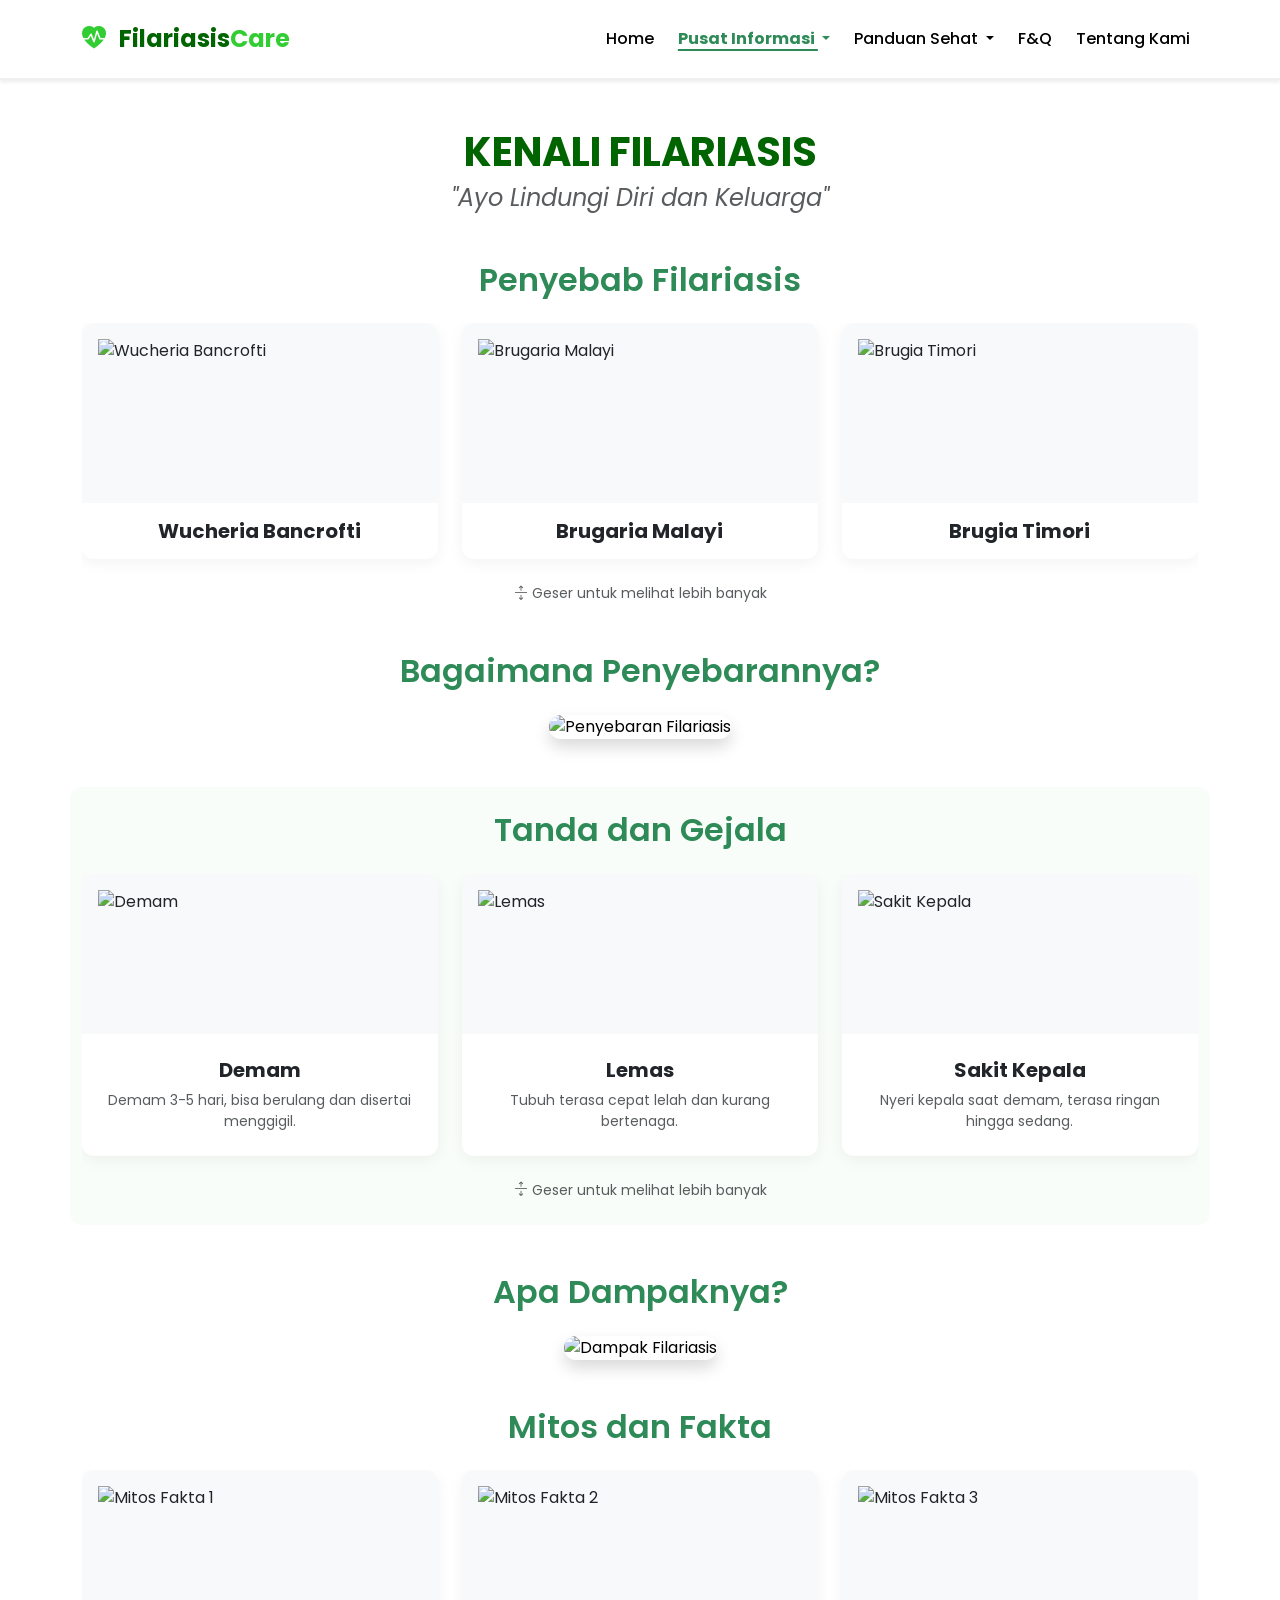
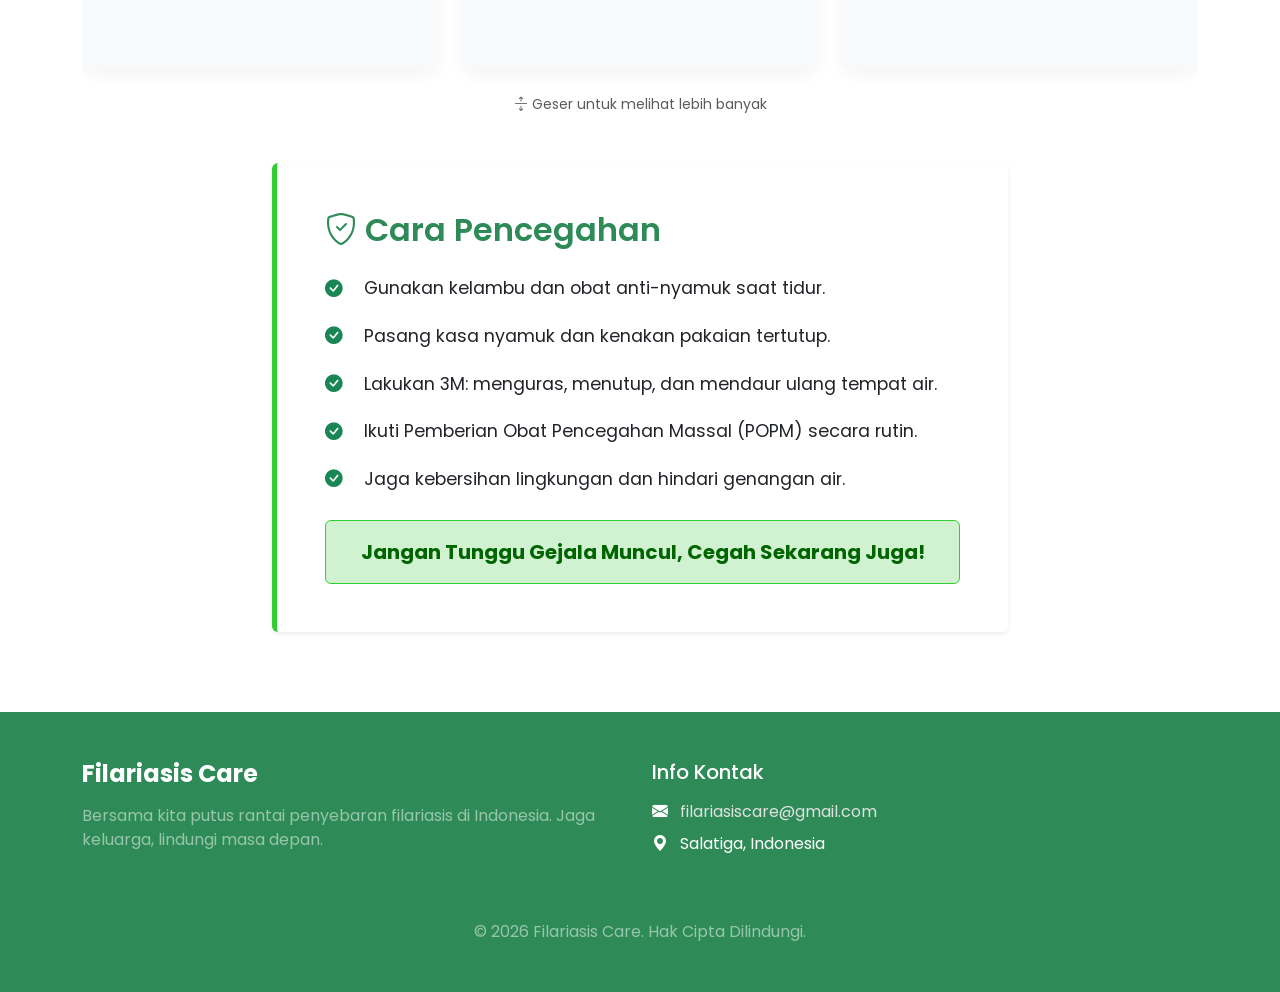
==== commit f54c301d: "edukasi update" ====
--- a/filariasis-care/edukasi.html
+++ b/filariasis-care/edukasi.html
@@ -234,50 +234,40 @@
         <!-- Section 6: Mitos dan Fakta Seputar Filariasis -->
         <section class="container mb-5">
             <h2 class="section-title text-center mb-4">Mitos dan Fakta</h2>
-            <div class="row justify-content-center">
-                <div class="col-lg-8">
-                    <div id="mitosFaktaCarousel" class="carousel slide" data-bs-ride="carousel">
-                        <div class="carousel-inner rounded-4 shadow-sm">
-                            <div class="carousel-item active">
-                                <img src="/filariasiscare_assets/edukasi/mitosfakta/Card_1.png" class="d-block w-100"
-                                    alt="Mitos Fakta 1">
-                            </div>
-                            <div class="carousel-item">
-                                <img src="/filariasiscare_assets/edukasi/mitosfakta/Card_2.png" class="d-block w-100"
-                                    alt="Mitos Fakta 2">
-                            </div>
-                            <div class="carousel-item">
-                                <img src="/filariasiscare_assets/edukasi/mitosfakta/Card_3.png" class="d-block w-100"
-                                    alt="Mitos Fakta 3">
-                            </div>
-                            <div class="carousel-item">
-                                <img src="/filariasiscare_assets/edukasi/mitosfakta/Card_4.png" class="d-block w-100"
-                                    alt="Mitos Fakta 4">
-                            </div>
-                            <div class="carousel-item">
-                                <img src="/filariasiscare_assets/edukasi/mitosfakta/Card_5.png" class="d-block w-100"
-                                    alt="Mitos Fakta 5">
-                            </div>
-                            <div class="carousel-item">
-                                <img src="/filariasiscare_assets/edukasi/mitosfakta/Card_6.png" class="d-block w-100"
-                                    alt="Mitos Fakta 6">
-                            </div>
-                        </div>
-                        <button class="carousel-control-prev" type="button" data-bs-target="#mitosFaktaCarousel"
-                            data-bs-slide="prev">
-                            <span class="carousel-control-prev-icon p-3" aria-hidden="true"
-                                style="background-color: var(--btn-color); border-radius: 50%;"></span>
-                            <span class="visually-hidden">Previous</span>
-                        </button>
-                        <button class="carousel-control-next" type="button" data-bs-target="#mitosFaktaCarousel"
-                            data-bs-slide="next">
-                            <span class="carousel-control-next-icon p-3" aria-hidden="true"
-                                style="background-color: var(--btn-color); border-radius: 50%;"></span>
-                            <span class="visually-hidden">Next</span>
-                        </button>
-                    </div>
-                </div>
-            </div>
+            <div class="scrolling-wrapper mx-auto">
+                <div class="card custom-card">
+                    <div class="card-img-top-wrapper">
+                        <img src="/filariasiscare_assets/edukasi/mitosfakta/Card_01.png" alt="Mitos Fakta 1">
+                    </div>
+                </div>
+                <div class="card custom-card">
+                    <div class="card-img-top-wrapper">
+                        <img src="/filariasiscare_assets/edukasi/mitosfakta/Card_02.png" alt="Mitos Fakta 2">
+                    </div>
+                </div>
+                <div class="card custom-card">
+                    <div class="card-img-top-wrapper">
+                        <img src="/filariasiscare_assets/edukasi/mitosfakta/Card_03.png" alt="Mitos Fakta 3">
+                    </div>
+                </div>
+                <div class="card custom-card">
+                    <div class="card-img-top-wrapper">
+                        <img src="/filariasiscare_assets/edukasi/mitosfakta/Card_04.png" alt="Mitos Fakta 4">
+                    </div>
+                </div>
+                <div class="card custom-card">
+                    <div class="card-img-top-wrapper">
+                        <img src="/filariasiscare_assets/edukasi/mitosfakta/Card_05.png" alt="Mitos Fakta 5">
+                    </div>
+                </div>
+                <div class="card custom-card">
+                    <div class="card-img-top-wrapper">
+                        <img src="/filariasiscare_assets/edukasi/mitosfakta/Card_06.png" alt="Mitos Fakta 6">
+                    </div>
+                </div>
+            </div>
+            <div class="text-center mt-2 text-muted small"><i class="bi bi-arrows-expand"></i> Geser untuk melihat lebih
+                banyak</div>
         </section>
 
         <!-- Section 7: Cara Pencegahan -->
--- a/filariasis-care/style.css
+++ b/filariasis-care/style.css
@@ -286,6 +286,12 @@
 .scrolling-wrapper .card {
   flex: 0 0 auto;
   width: 280px;
+}
+
+@media (min-width: 992px) {
+  .scrolling-wrapper .card {
+    width: calc((100% - (2 * 1.5rem)) / 3);
+  }
 }
 
 .scrolling-wrapper::-webkit-scrollbar {
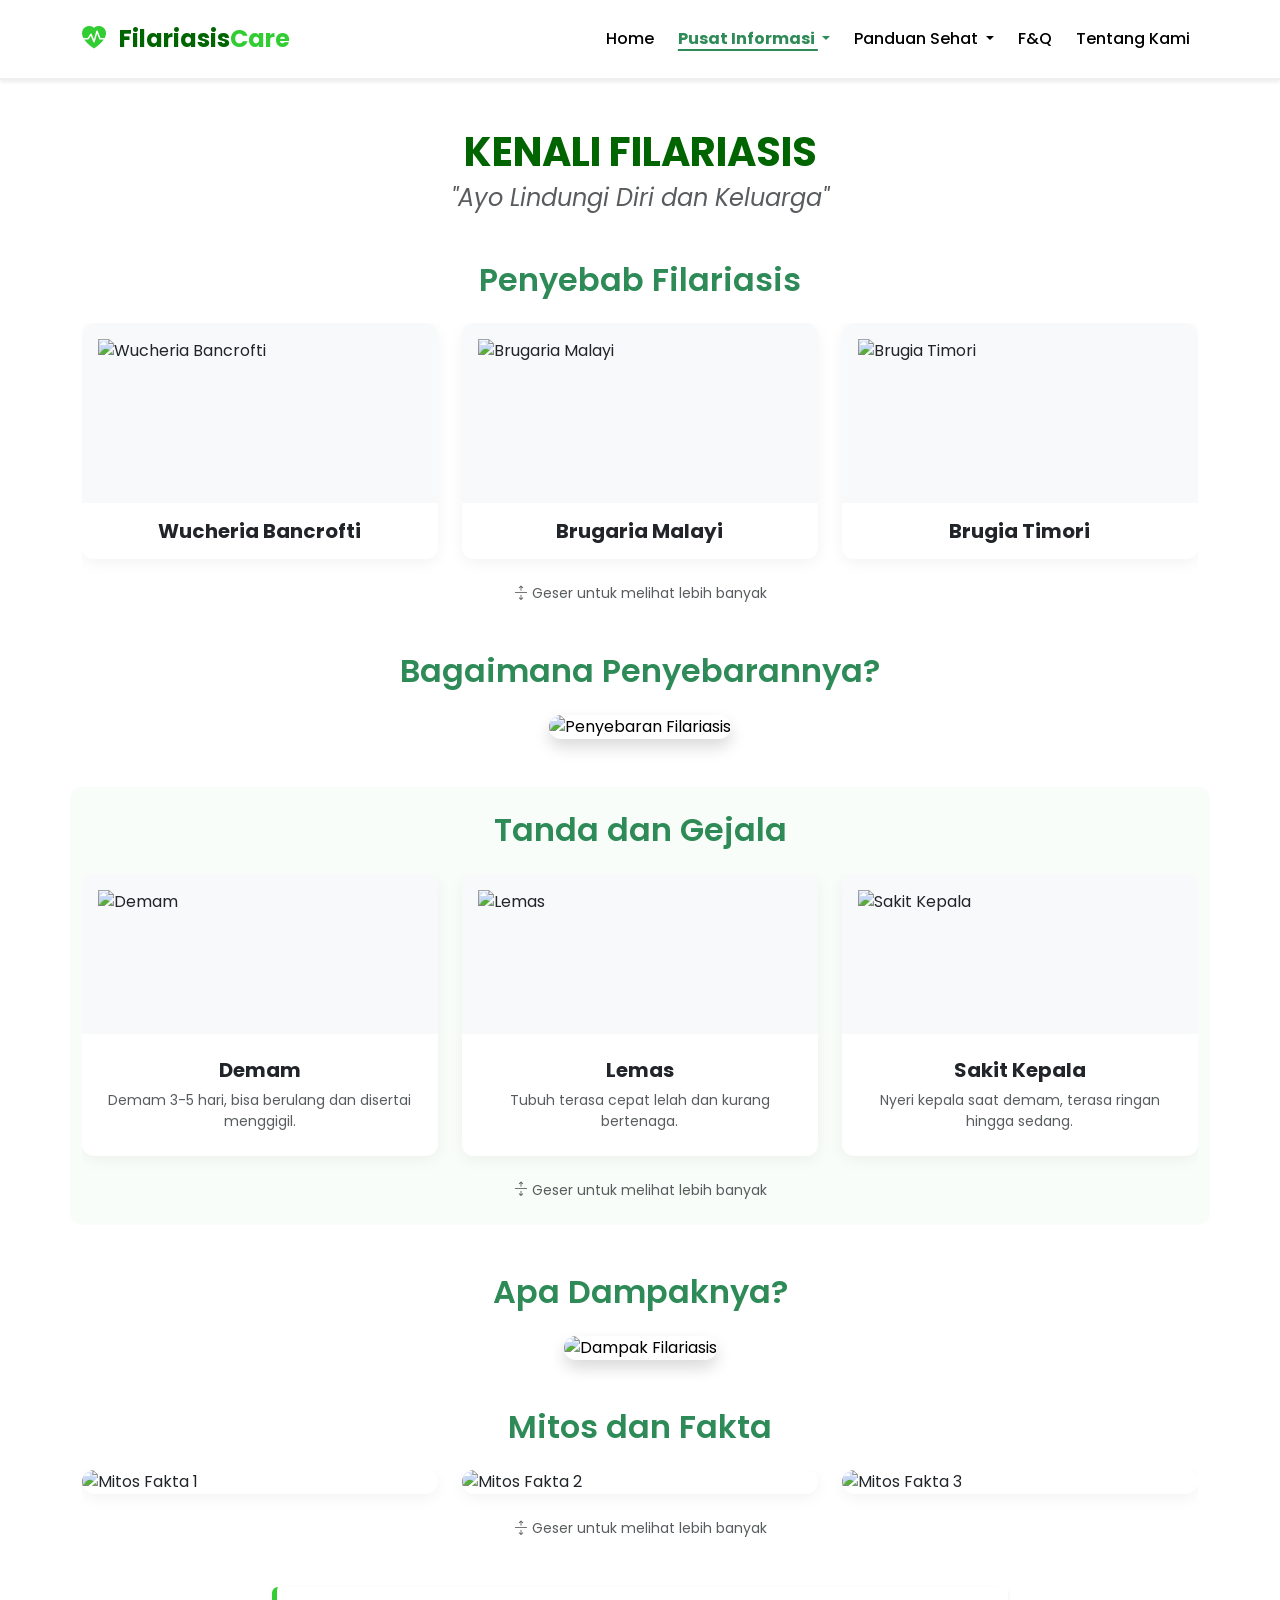
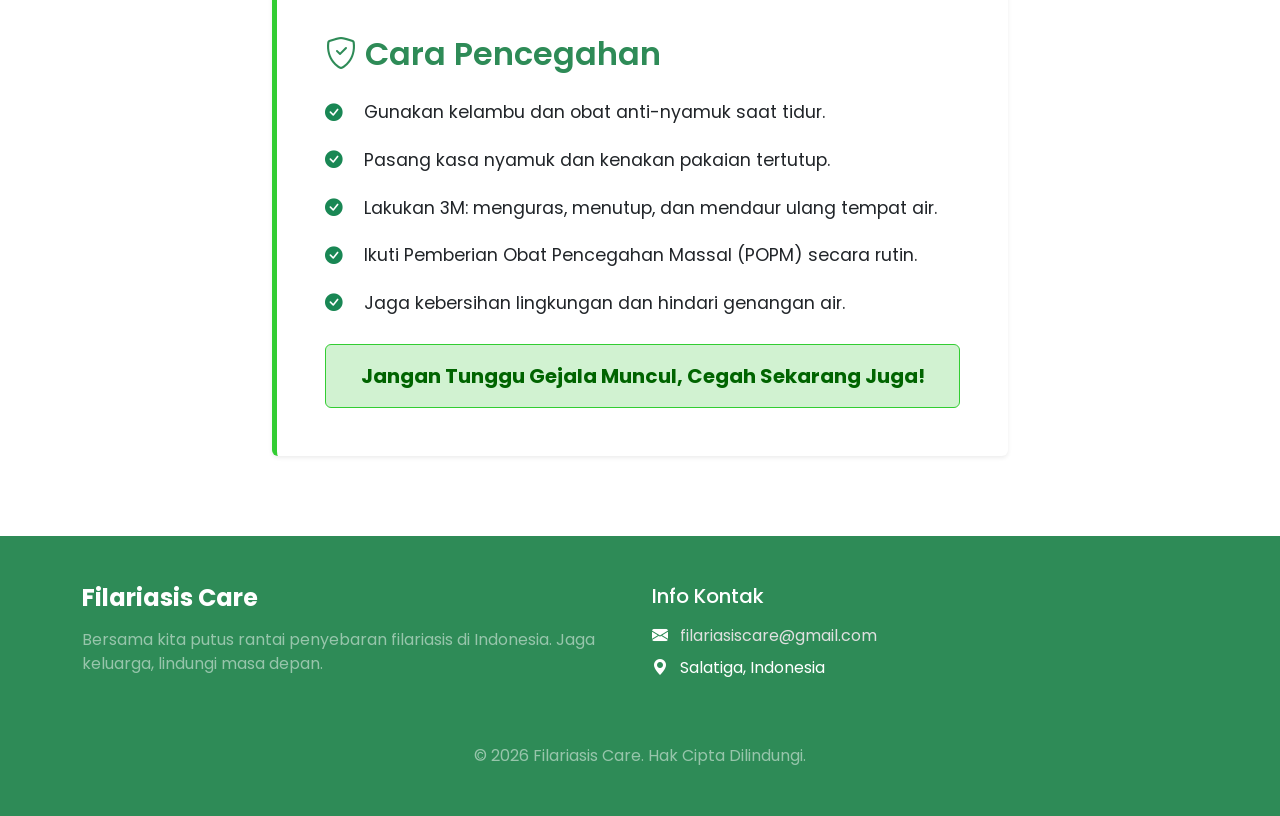
==== commit 0fcb09ad: "edukasi update" ====
--- a/filariasis-care/edukasi.html
+++ b/filariasis-care/edukasi.html
@@ -235,32 +235,32 @@
         <section class="container mb-5">
             <h2 class="section-title text-center mb-4">Mitos dan Fakta</h2>
             <div class="scrolling-wrapper mx-auto">
-                <div class="card custom-card">
+                <div class="card custom-card mitos-fakta-card">
                     <div class="card-img-top-wrapper">
                         <img src="/filariasiscare_assets/edukasi/mitosfakta/Card_01.png" alt="Mitos Fakta 1">
                     </div>
                 </div>
-                <div class="card custom-card">
+                <div class="card custom-card mitos-fakta-card">
                     <div class="card-img-top-wrapper">
                         <img src="/filariasiscare_assets/edukasi/mitosfakta/Card_02.png" alt="Mitos Fakta 2">
                     </div>
                 </div>
-                <div class="card custom-card">
+                <div class="card custom-card mitos-fakta-card">
                     <div class="card-img-top-wrapper">
                         <img src="/filariasiscare_assets/edukasi/mitosfakta/Card_03.png" alt="Mitos Fakta 3">
                     </div>
                 </div>
-                <div class="card custom-card">
+                <div class="card custom-card mitos-fakta-card">
                     <div class="card-img-top-wrapper">
                         <img src="/filariasiscare_assets/edukasi/mitosfakta/Card_04.png" alt="Mitos Fakta 4">
                     </div>
                 </div>
-                <div class="card custom-card">
+                <div class="card custom-card mitos-fakta-card">
                     <div class="card-img-top-wrapper">
                         <img src="/filariasiscare_assets/edukasi/mitosfakta/Card_05.png" alt="Mitos Fakta 5">
                     </div>
                 </div>
-                <div class="card custom-card">
+                <div class="card custom-card mitos-fakta-card">
                     <div class="card-img-top-wrapper">
                         <img src="/filariasiscare_assets/edukasi/mitosfakta/Card_06.png" alt="Mitos Fakta 6">
                     </div>
--- a/filariasis-care/style.css
+++ b/filariasis-care/style.css
@@ -292,6 +292,18 @@
   .scrolling-wrapper .card {
     width: calc((100% - (2 * 1.5rem)) / 3);
   }
+}
+
+/* Custom styles for Mitos Fakta cards to fit images */
+.mitos-fakta-card .card-img-top-wrapper {
+  height: auto !important;
+  background-color: transparent !important;
+  padding: 0 !important;
+}
+
+.mitos-fakta-card .card-img-top-wrapper img {
+  padding: 0 !important;
+  object-fit: contain;
 }
 
 .scrolling-wrapper::-webkit-scrollbar {
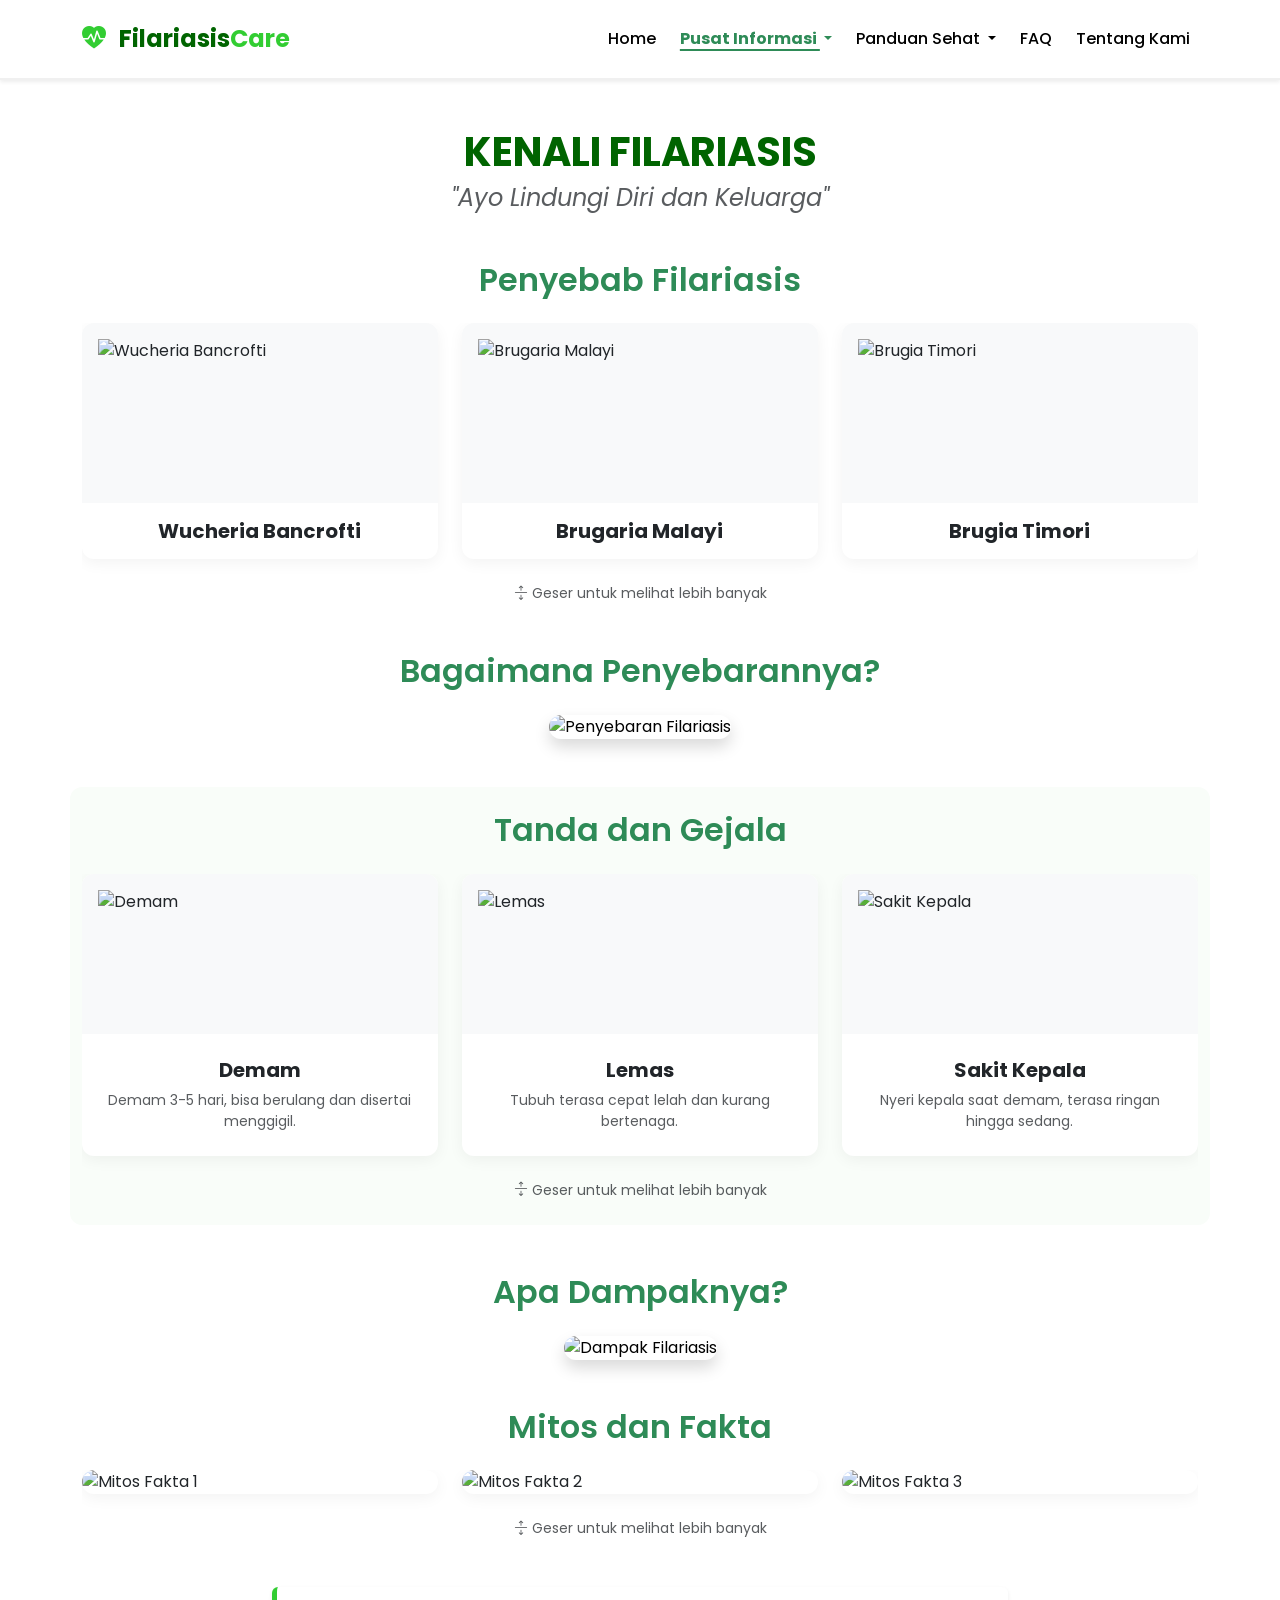
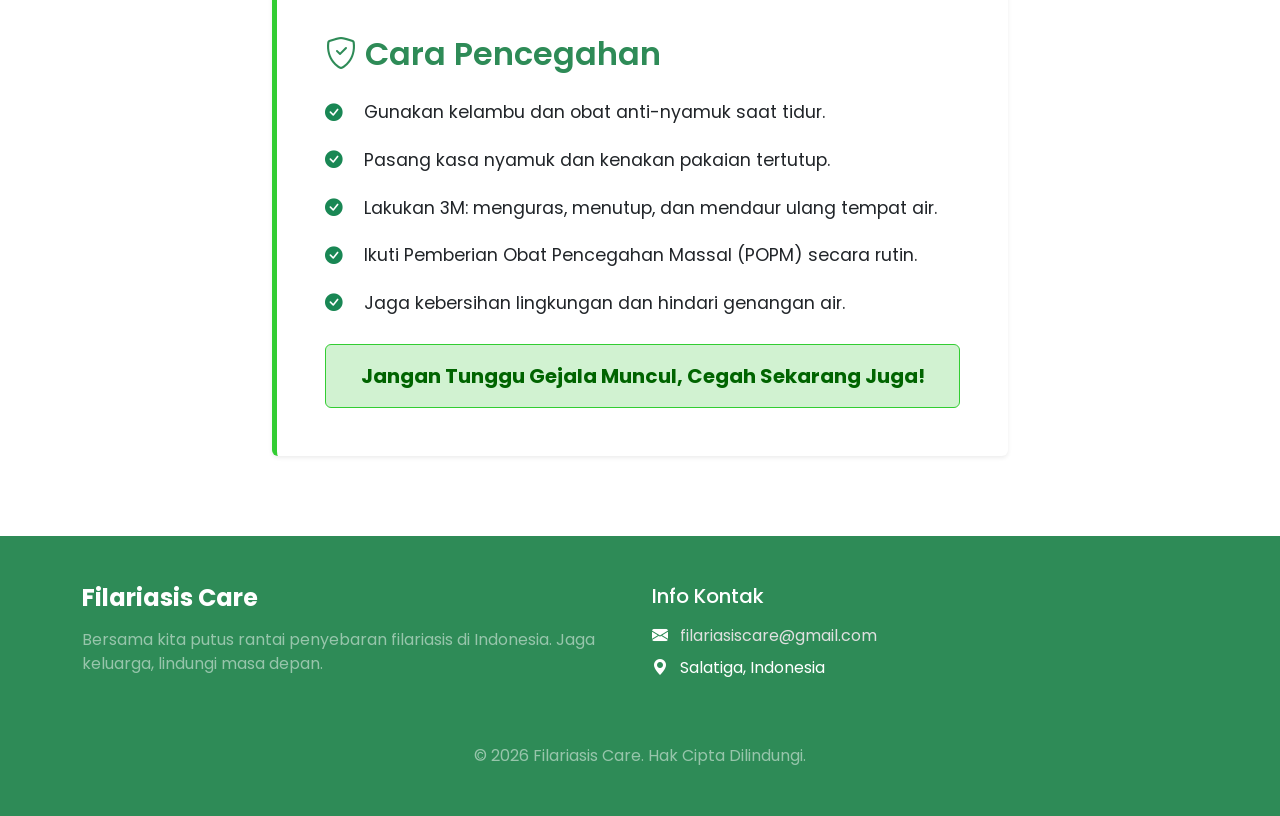
==== commit 549ca76f: "last update" ====
--- a/filariasis-care/edukasi.html
+++ b/filariasis-care/edukasi.html
@@ -56,7 +56,7 @@
                         </ul>
                     </li>
                     <li class="nav-item">
-                        <a class="nav-link" href="f-q.html">F&Q</a>
+                        <a class="nav-link" href="f-q.html">FAQ</a>
                     </li>
                     <li class="nav-item">
                         <a class="nav-link" href="tentang-kami.html">Tentang Kami</a>
